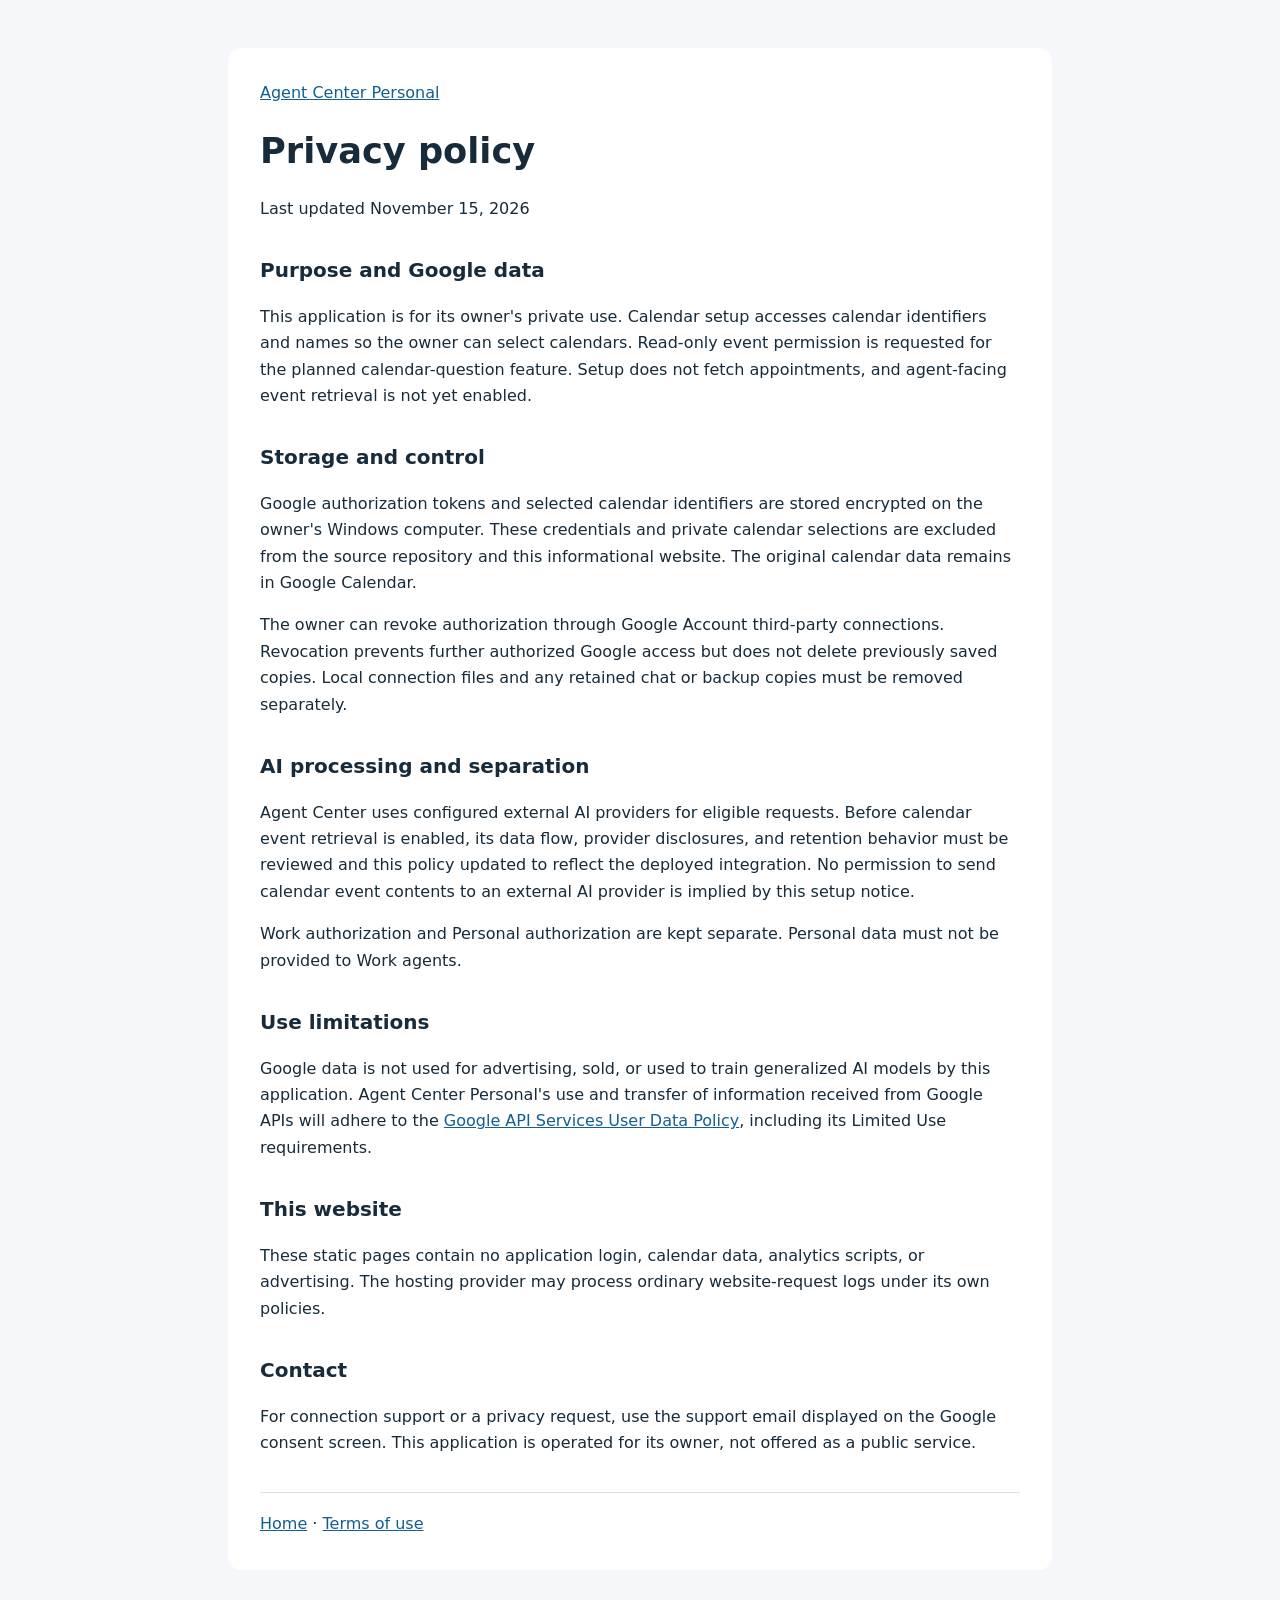
==== privacy.html @ 870ff38c "Publish application description, privacy notice, and terms" ====
<!doctype html><html lang="en"><meta charset="utf-8"><meta name="viewport" content="width=device-width,initial-scale=1"><title>Privacy · Agent Center Personal</title><link rel="stylesheet" href="style.css"><main><a href="index.html">Agent Center Personal</a><h1>Privacy policy</h1><p>Last updated November 15, 2026</p><h2>Purpose and Google data</h2><p>This application is for its owner's private use. Calendar setup accesses calendar identifiers and names so the owner can select calendars. Read-only event permission is requested for the planned calendar-question feature. Setup does not fetch appointments, and agent-facing event retrieval is not yet enabled.</p><h2>Storage and control</h2><p>Google authorization tokens and selected calendar identifiers are stored encrypted on the owner's Windows computer. These credentials and private calendar selections are excluded from the source repository and this informational website. The original calendar data remains in Google Calendar.</p><p>The owner can revoke authorization through Google Account third-party connections. Revocation prevents further authorized Google access but does not delete previously saved copies. Local connection files and any retained chat or backup copies must be removed separately.</p><h2>AI processing and separation</h2><p>Agent Center uses configured external AI providers for eligible requests. Before calendar event retrieval is enabled, its data flow, provider disclosures, and retention behavior must be reviewed and this policy updated to reflect the deployed integration. No permission to send calendar event contents to an external AI provider is implied by this setup notice.</p><p>Work authorization and Personal authorization are kept separate. Personal data must not be provided to Work agents.</p><h2>Use limitations</h2><p>Google data is not used for advertising, sold, or used to train generalized AI models by this application. Agent Center Personal's use and transfer of information received from Google APIs will adhere to the <a href="https://developers.google.com/terms/api-services-user-data-policy">Google API Services User Data Policy</a>, including its Limited Use requirements.</p><h2>This website</h2><p>These static pages contain no application login, calendar data, analytics scripts, or advertising. The hosting provider may process ordinary website-request logs under its own policies.</p><h2>Contact</h2><p>For connection support or a privacy request, use the support email displayed on the Google consent screen. This application is operated for its owner, not offered as a public service.</p><nav><a href="index.html">Home</a> · <a href="terms.html">Terms of use</a></nav></main></html>
---- style.css ----
:root{font-family:system-ui,sans-serif;color:#172b3a;background:#f5f7fa;line-height:1.65}body{margin:0}main{max-width:760px;margin:48px auto;padding:32px;background:white;border-radius:14px}h1{font-size:2.2rem;line-height:1.2}h2{font-size:1.25rem;margin-top:2rem}a{color:#125f91}a:focus-visible{outline:3px solid #125f91;outline-offset:4px}.label{color:#536773}nav{margin-top:36px;border-top:1px solid #d9e1e8;padding-top:18px}@media(max-width:800px){main{margin:12px;padding:24px}}
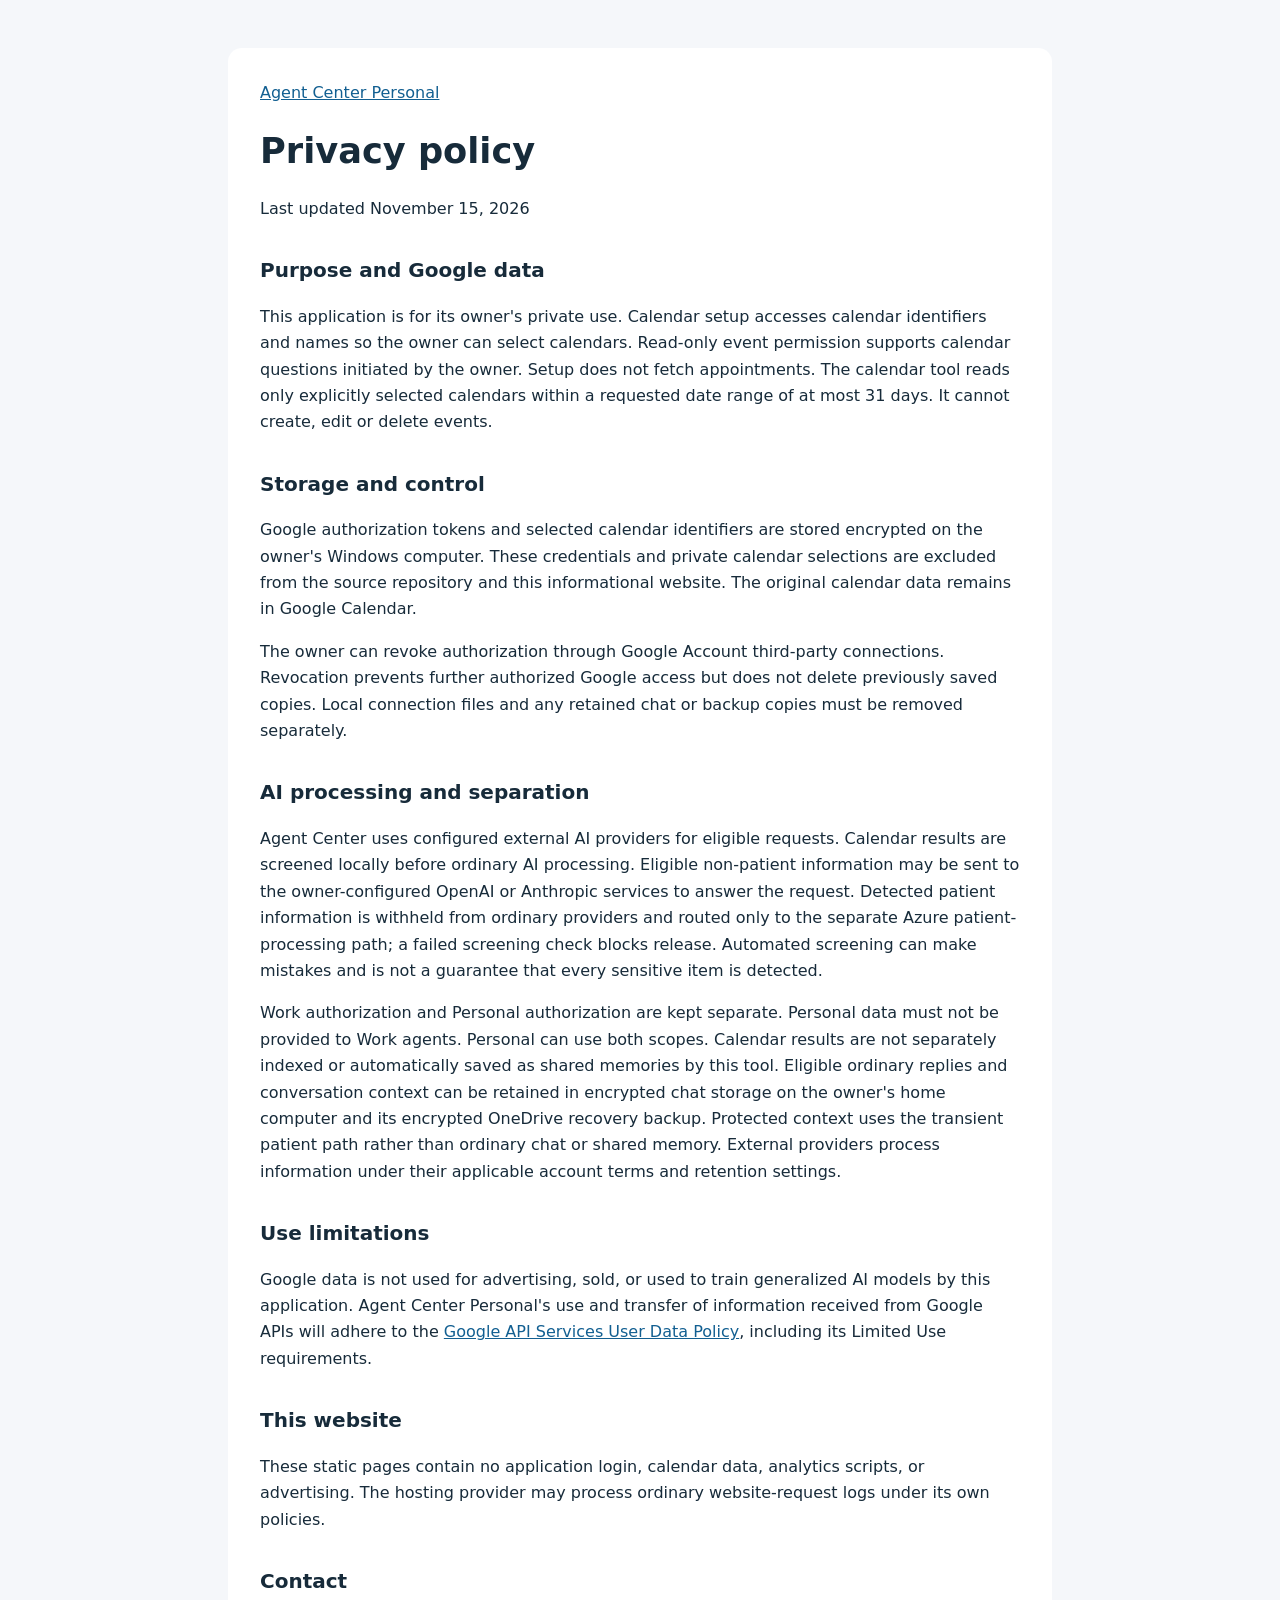
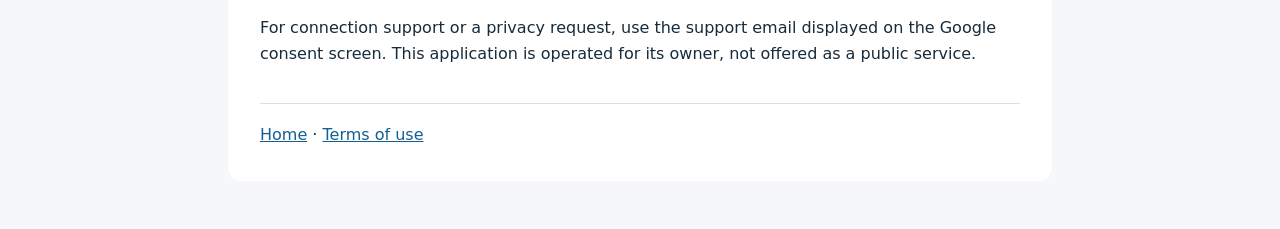
==== commit 8772e7d7: "Describe screened calendar reads, provider processing and retention" ====
--- a/privacy.html
+++ b/privacy.html
@@ -1 +1 @@
-<!doctype html><html lang="en"><meta charset="utf-8"><meta name="viewport" content="width=device-width,initial-scale=1"><title>Privacy · Agent Center Personal</title><link rel="stylesheet" href="style.css"><main><a href="index.html">Agent Center Personal</a><h1>Privacy policy</h1><p>Last updated November 15, 2026</p><h2>Purpose and Google data</h2><p>This application is for its owner's private use. Calendar setup accesses calendar identifiers and names so the owner can select calendars. Read-only event permission is requested for the planned calendar-question feature. Setup does not fetch appointments, and agent-facing event retrieval is not yet enabled.</p><h2>Storage and control</h2><p>Google authorization tokens and selected calendar identifiers are stored encrypted on the owner's Windows computer. These credentials and private calendar selections are excluded from the source repository and this informational website. The original calendar data remains in Google Calendar.</p><p>The owner can revoke authorization through Google Account third-party connections. Revocation prevents further authorized Google access but does not delete previously saved copies. Local connection files and any retained chat or backup copies must be removed separately.</p><h2>AI processing and separation</h2><p>Agent Center uses configured external AI providers for eligible requests. Before calendar event retrieval is enabled, its data flow, provider disclosures, and retention behavior must be reviewed and this policy updated to reflect the deployed integration. No permission to send calendar event contents to an external AI provider is implied by this setup notice.</p><p>Work authorization and Personal authorization are kept separate. Personal data must not be provided to Work agents.</p><h2>Use limitations</h2><p>Google data is not used for advertising, sold, or used to train generalized AI models by this application. Agent Center Personal's use and transfer of information received from Google APIs will adhere to the <a href="https://developers.google.com/terms/api-services-user-data-policy">Google API Services User Data Policy</a>, including its Limited Use requirements.</p><h2>This website</h2><p>These static pages contain no application login, calendar data, analytics scripts, or advertising. The hosting provider may process ordinary website-request logs under its own policies.</p><h2>Contact</h2><p>For connection support or a privacy request, use the support email displayed on the Google consent screen. This application is operated for its owner, not offered as a public service.</p><nav><a href="index.html">Home</a> · <a href="terms.html">Terms of use</a></nav></main></html>
+<!doctype html><html lang="en"><meta charset="utf-8"><meta name="viewport" content="width=device-width,initial-scale=1"><title>Privacy · Agent Center Personal</title><link rel="stylesheet" href="style.css"><main><a href="index.html">Agent Center Personal</a><h1>Privacy policy</h1><p>Last updated November 15, 2026</p><h2>Purpose and Google data</h2><p>This application is for its owner's private use. Calendar setup accesses calendar identifiers and names so the owner can select calendars. Read-only event permission supports calendar questions initiated by the owner. Setup does not fetch appointments. The calendar tool reads only explicitly selected calendars within a requested date range of at most 31 days. It cannot create, edit or delete events.</p><h2>Storage and control</h2><p>Google authorization tokens and selected calendar identifiers are stored encrypted on the owner's Windows computer. These credentials and private calendar selections are excluded from the source repository and this informational website. The original calendar data remains in Google Calendar.</p><p>The owner can revoke authorization through Google Account third-party connections. Revocation prevents further authorized Google access but does not delete previously saved copies. Local connection files and any retained chat or backup copies must be removed separately.</p><h2>AI processing and separation</h2><p>Agent Center uses configured external AI providers for eligible requests. Calendar results are screened locally before ordinary AI processing. Eligible non-patient information may be sent to the owner-configured OpenAI or Anthropic services to answer the request. Detected patient information is withheld from ordinary providers and routed only to the separate Azure patient-processing path; a failed screening check blocks release. Automated screening can make mistakes and is not a guarantee that every sensitive item is detected.</p><p>Work authorization and Personal authorization are kept separate. Personal data must not be provided to Work agents. Personal can use both scopes. Calendar results are not separately indexed or automatically saved as shared memories by this tool. Eligible ordinary replies and conversation context can be retained in encrypted chat storage on the owner's home computer and its encrypted OneDrive recovery backup. Protected context uses the transient patient path rather than ordinary chat or shared memory. External providers process information under their applicable account terms and retention settings.</p><h2>Use limitations</h2><p>Google data is not used for advertising, sold, or used to train generalized AI models by this application. Agent Center Personal's use and transfer of information received from Google APIs will adhere to the <a href="https://developers.google.com/terms/api-services-user-data-policy">Google API Services User Data Policy</a>, including its Limited Use requirements.</p><h2>This website</h2><p>These static pages contain no application login, calendar data, analytics scripts, or advertising. The hosting provider may process ordinary website-request logs under its own policies.</p><h2>Contact</h2><p>For connection support or a privacy request, use the support email displayed on the Google consent screen. This application is operated for its owner, not offered as a public service.</p><nav><a href="index.html">Home</a> · <a href="terms.html">Terms of use</a></nav></main></html>
